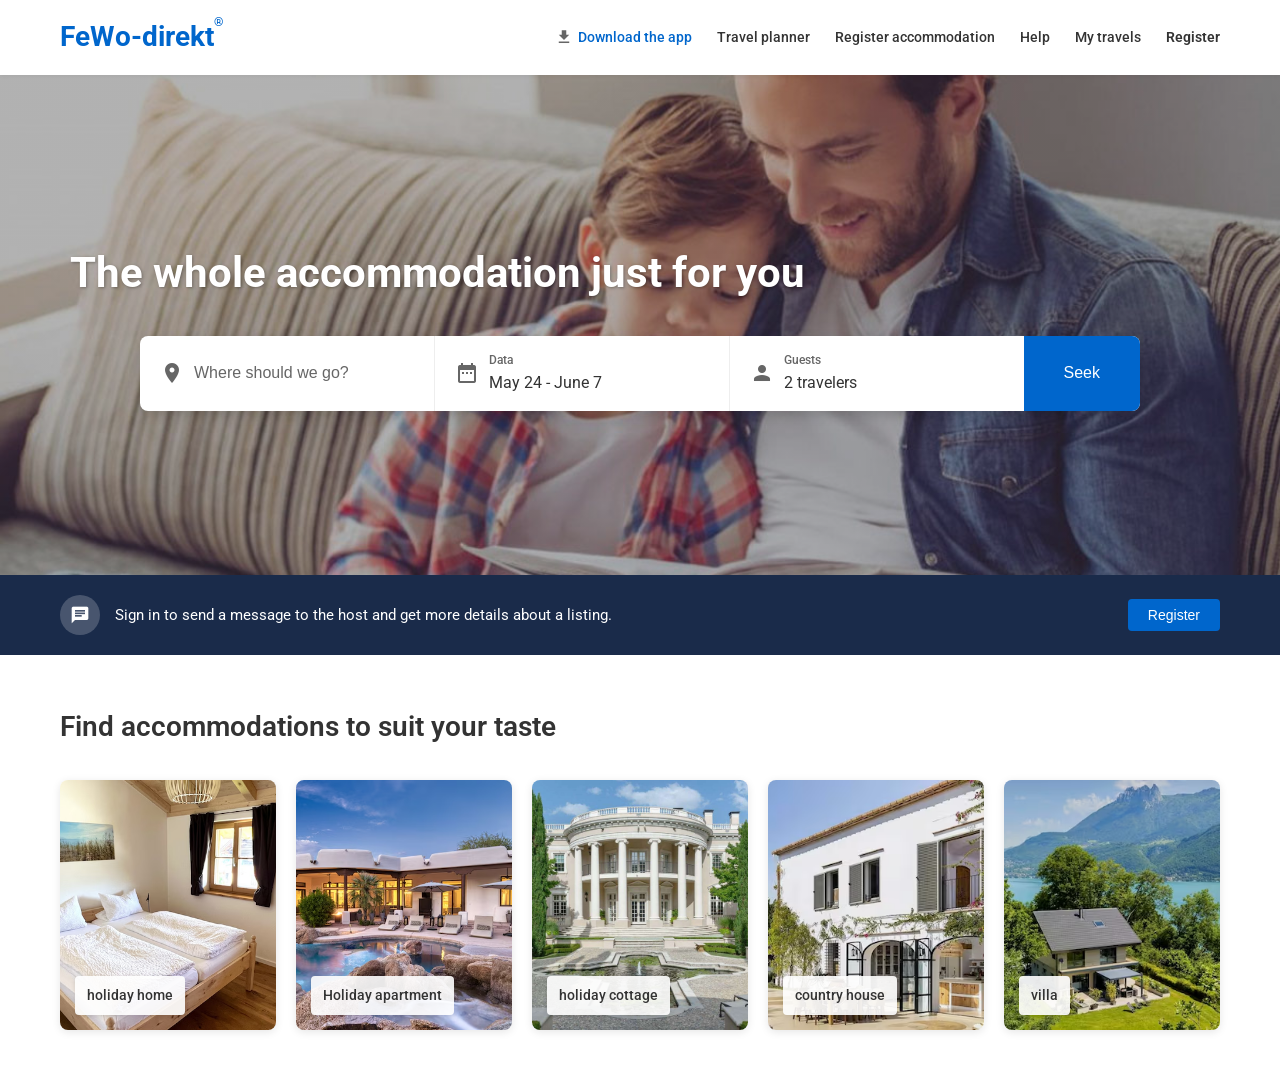
==== index.html @ 4694ab86 "updating" ====
<!DOCTYPE html>
<html lang="en">
<head>
    <meta charset="UTF-8">
    <meta name="viewport" content="width=device-width, initial-scale=1.0">
    <title>FeWo-direkt - Vacation Rentals</title>
    <link rel="stylesheet" href="styles.css">
    <link href="https://fonts.googleapis.com/css2?family=Roboto:wght@300;400;500;700&display=swap" rel="stylesheet">
    <link href="https://fonts.googleapis.com/icon?family=Material+Icons" rel="stylesheet">
</head>

<style>
    * {
    margin: 0;
    padding: 0;
    box-sizing: border-box;
}

body {
    font-family: 'Roboto', Arial, sans-serif;
    color: #333;
    line-height: 1.6;
    background-color: #fff;
}

.container {
    max-width: 1200px;
    margin: 0 auto;
    padding: 0 20px;
}

/* Header Styles */
header {
    background-color: #fff;
    box-shadow: 0 2px 4px rgba(0, 0, 0, 0.05);
    padding: 15px 0;
    position: relative;
    z-index: 100;
}

header .container {
    display: flex;
    justify-content: space-between;
    align-items: center;
}

.logo a {
    color: #0066cc;
    font-size: 28px;
    font-weight: 700;
    text-decoration: none;
}

.logo sup {
    font-size: 12px;
    top: -10px;
    position: relative;
}

nav ul {
    display: flex;
    list-style: none;
    gap: 25px;
}

nav ul li a {
    color: #333;
    text-decoration: none;
    font-size: 14px;
    display: flex;
    align-items: center;
    gap: 5px;
    font-weight: 500;
}

nav ul li a:hover {
    color: #0066cc;
}

nav ul li a .material-icons {
    font-size: 18px;
}

.download-link {
    color: #0066cc;
}

.register-nav {
    font-weight: 600;
}

/* Hero Section */
.hero {
    height: 500px;
    position: relative;
    display: flex;
    align-items: center;
    background: linear-gradient(rgba(0, 0, 0, 0.3), rgba(0, 0, 0, 0.3)), url(./bgImage.jpg);
    background-size: cover;
    background-position: center 30%;
}

.hero-content {
    position: relative;
    z-index: 10;
    width: 100%;
    padding: 0 20px;
}

.hero h1 {
    color: #fff;
    font-size: 42px;
    font-weight: 700;
    margin-bottom: 30px;
    text-shadow: 1px 1px 3px rgba(0, 0, 0, 0.3);
    max-width: 800px;
    margin-left: 50px;
}

/* Search Box */
.search-container {
    max-width: 1000px;
    margin: 0 auto;
}

.search-box {
    display: flex;
    background-color: #fff;
    border-radius: 8px;
    overflow: hidden;
    box-shadow: 0 4px 12px rgba(0, 0, 0, 0.15);
}

.search-input {
    flex: 1;
    padding: 15px 20px;
    display: flex;
    align-items: center;
    gap: 10px;
    border-right: 1px solid #eee;
}

.search-input:last-of-type {
    border-right: none;
}

.search-input input {
    border: none;
    outline: none;
    font-size: 16px;
    width: 100%;
    color: #333;
}

.search-input input::placeholder {
    color: #666;
}

.material-icons {
    color: #666;
    font-size: 24px;
}

.date-info, .guest-info {
    display: flex;
    flex-direction: column;
}

.date-label, .guest-label {
    font-size: 12px;
    color: #666;
    font-weight: 500;
}

.date-value, .guest-value {
    font-size: 16px;
    color: #333;
}

.search-button {
    background-color: #0066cc;
    color: white;
    border: none;
    padding: 0 40px;
    font-size: 16px;
    font-weight: 500;
    cursor: pointer;
    transition: background-color 0.3s;
    border-radius: 0;
}

.search-button:hover {
    background-color: #0055aa;
}

/* Message Bar */
.message-bar {
    background-color: #1a2b4a;
    color: white;
    padding: 20px 0;
}

.message-content {
    display: flex;
    align-items: center;
    gap: 15px;
}

.message-icon-container {
    background-color: rgba(255, 255, 255, 0.2);
    border-radius: 50%;
    width: 40px;
    height: 40px;
    display: flex;
    align-items: center;
    justify-content: center;
}

.message-icon {
    color: white;
    font-size: 20px;
}

.message-content p {
    flex: 1;
    font-size: 15px;
}

.register-button {
    background-color: #0066cc;
    color: white;
    border: none;
    border-radius: 4px;
    padding: 8px 20px;
    font-size: 14px;
    font-weight: 500;
    cursor: pointer;
    transition: background-color 0.3s;
}

.register-button:hover {
    background-color: #0055aa;
}

/* Accommodation Types */
.accommodation-types {
    padding: 50px 0;
}

.accommodation-types h2 {
    font-size: 28px;
    margin-bottom: 30px;
    color: #333;
    font-weight: 600;
}

.accommodation-grid {
    display: grid;
    grid-template-columns: repeat(5, 1fr);
    gap: 20px;
}

.accommodation-card {
    position: relative;
    border-radius: 8px;
    overflow: hidden;
    box-shadow: 0 2px 8px rgba(0, 0, 0, 0.1);
    transition: transform 0.3s, box-shadow 0.3s;
    height: 250px;
    cursor: pointer;
    text-decoration: none;
    display: block;
}

.accommodation-card:hover {
    transform: translateY(-5px);
    box-shadow: 0 5px 15px rgba(0, 0, 0, 0.15);
}

.card-image {
    width: 100%;
    height: 100%;
    background-size: cover;
    background-position: center;
    transition: transform 0.5s;
}

.accommodation-card:hover .card-image {
    transform: scale(1.05);
}

.holiday-home {
    background-image: url(./7c2ffeee.jpg);
}

.holiday-apartment {
    background-image: url(./hetel1.jpg);
}

.holiday-cottage {
    background-image: url(./hotel.jpg);
}

.country-house {
    background-image: url(./ca-hero-dt.jpg);
}

.villa {
    background-image: url(./ukhouse.jpg);
}

.card-label {
    position: absolute;
    bottom: 15px;
    left: 15px;
    background-color: rgba(255, 255, 255, 0.9);
    padding: 8px 12px;
    border-radius: 4px;
    font-size: 14px;
    font-weight: 500;
    color: #333;
    box-shadow: 0 2px 4px rgba(0, 0, 0, 0.1);
    z-index: 2;
}

/* Responsive Design */
@media (max-width: 1024px) {
    .accommodation-grid {
        grid-template-columns: repeat(3, 1fr);
    }
    
    nav ul {
        gap: 15px;
    }
}

@media (max-width: 768px) {
    nav ul {
        gap: 10px;
    }
    
    .hero h1 {
        font-size: 32px;
        margin-left: 20px;
    }
    
    .search-box {
        flex-direction: column;
    }
    
    .search-input {
        border-right: none;
        border-bottom: 1px solid #eee;
    }
    
    .accommodation-grid {
        grid-template-columns: repeat(2, 1fr);
    }
}

@media (max-width: 480px) {
    header .container {
        flex-direction: column;
        gap: 15px;
    }
    
    nav ul {
        flex-wrap: wrap;
        justify-content: center;
    }
    
    .hero h1 {
        font-size: 28px;
        margin-left: 0;
        text-align: center;
    }
    
    .accommodation-grid {
        grid-template-columns: 1fr;
    }
    
    .message-content {
        flex-direction: column;
        text-align: center;
    }
}
</style>
<body>
    <header>
        <div class="container">
            <div class="logo">
                <a href="#">FeWo-direkt<sup>®</sup></a>
            </div>
            <nav>
                <ul>
                    <li><a href="#" class="download-link"><span class="material-icons">file_download</span> Download the app</a></li>
                    <li><a href="#">Travel planner</a></li>
                    <li><a href="#">Register accommodation</a></li>
                    <li><a href="#">Help</a></li>
                    <li><a href="#">My travels</a></li>
                    <li><a href="#" class="register-nav">Register</a></li>
                </ul>
            </nav>
        </div>
    </header>

    <section class="hero">
        <div class="hero-content">
            <h1>The whole accommodation just for you</h1>
            
            <div class="search-container">
                <div class="search-box">
                    <div class="search-input location">
                        <span class="material-icons">place</span>
                        <input type="text" placeholder="Where should we go?">
                    </div>
                    
                    <div class="search-input dates">
                        <span class="material-icons">date_range</span>
                        <div class="date-info">
                            <div class="date-label">Data</div>
                            <div class="date-value">May 24 - June 7</div>
                        </div>
                    </div>
                    
                    <div class="search-input guests">
                        <span class="material-icons">person</span>
                        <div class="guest-info">
                            <div class="guest-label">Guests</div>
                            <div class="guest-value">2 travelers</div>
                        </div>
                    </div>
                    
                    <button class="search-button">Seek</button>
                </div>
            </div>
        </div>
    </section>

    <section class="message-bar">
        <div class="container">
            <div class="message-content">
                <div class="message-icon-container">
                    <span class="material-icons message-icon">chat</span>
                </div>
                <p>Sign in to send a message to the host and get more details about a listing.</p>
                <button class="register-button">Register</button>
            </div>
        </div>
    </section>

    <section class="accommodation-types">
        <div class="container">
            <h2>Find accommodations to suit your taste</h2>
            
            <div class="accommodation-grid">
                <a href="#" class="accommodation-card">
                    <div class="card-image holiday-home"></div>
                    <div class="card-label">holiday home</div>
                </a>
                
                <a href="#" class="accommodation-card">
                    <div class="card-image holiday-apartment"></div>
                    <div class="card-label">Holiday apartment</div>
                </a>
                
                <a href="#" class="accommodation-card">
                    <div class="card-image holiday-cottage"></div>
                    <div class="card-label">holiday cottage</div>
                </a>
                
                <a href="#" class="accommodation-card">
                    <div class="card-image country-house"></div>
                    <div class="card-label">country house</div>
                </a>
                
                <a href="#" class="accommodation-card">
                    <div class="card-image villa"></div>
                    <div class="card-label">villa</div>
                </a>
            </div>
        </div>
    </section>
</body>
</html>
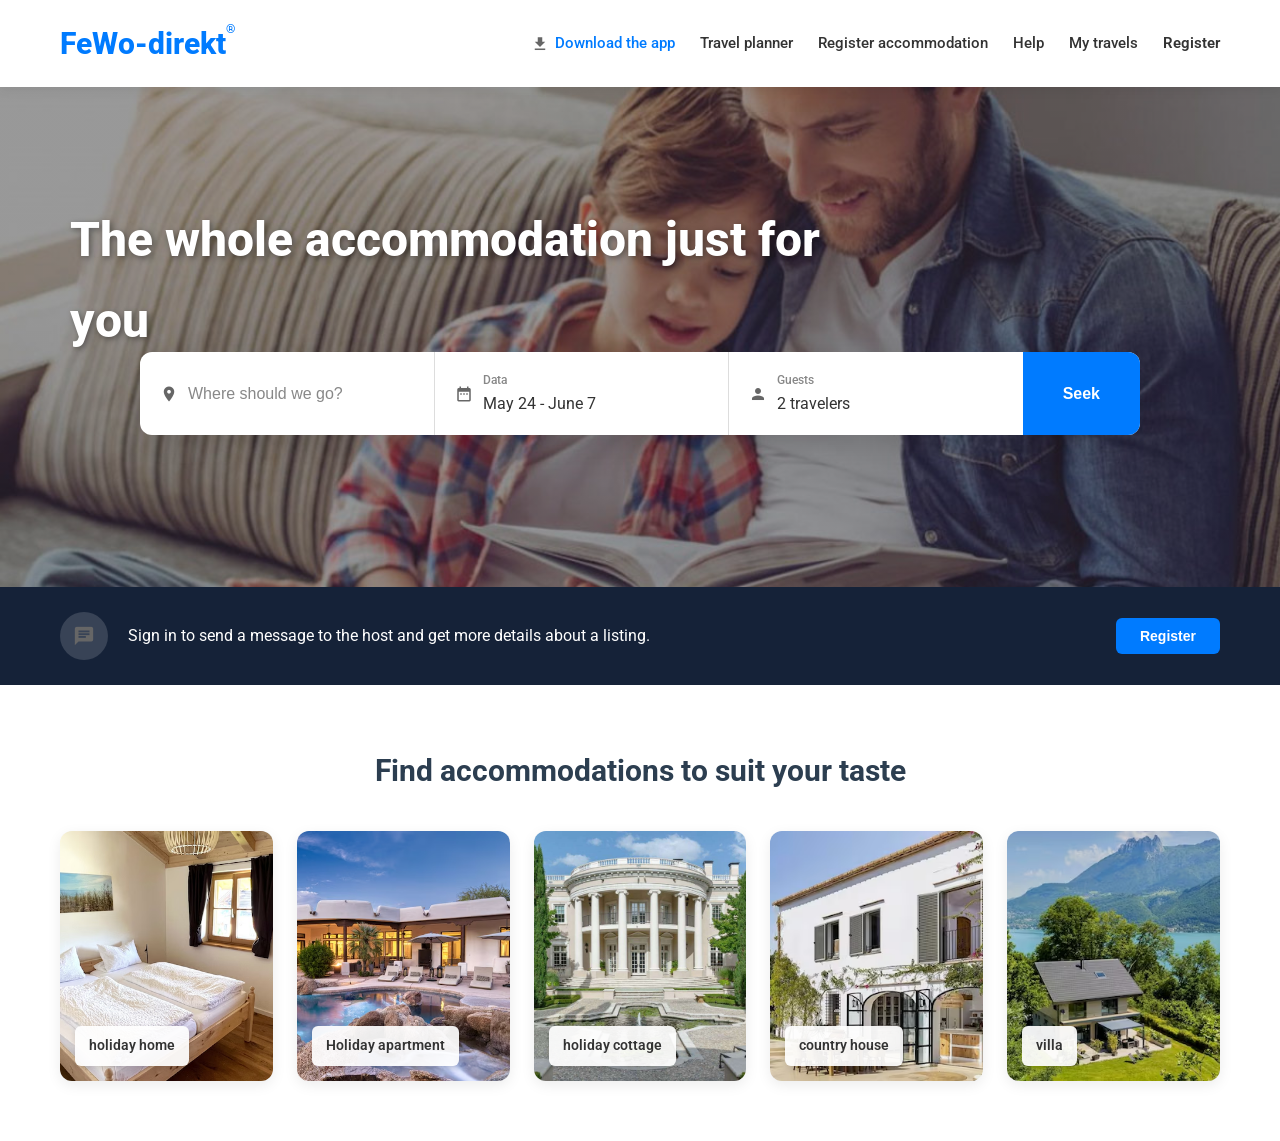
==== commit a3b67d2a: "Update index.html" ====
--- a/index.html
+++ b/index.html
@@ -10,17 +10,18 @@
 </head>
 
 <style>
-    * {
+   * {
     margin: 0;
     padding: 0;
     box-sizing: border-box;
+    scroll-behavior: smooth;
 }
 
 body {
     font-family: 'Roboto', Arial, sans-serif;
-    color: #333;
-    line-height: 1.6;
-    background-color: #fff;
+    color: #2c3e50;
+    line-height: 1.7;
+    background-color: #f8f9fa;
 }
 
 .container {
@@ -31,11 +32,12 @@
 
 /* Header Styles */
 header {
-    background-color: #fff;
-    box-shadow: 0 2px 4px rgba(0, 0, 0, 0.05);
-    padding: 15px 0;
-    position: relative;
-    z-index: 100;
+    background-color: #ffffff;
+    box-shadow: 0 4px 10px rgba(0, 0, 0, 0.06);
+    padding: 18px 0;
+    position: sticky;
+    top: 0;
+    z-index: 1000;
 }
 
 header .container {
@@ -45,10 +47,15 @@
 }
 
 .logo a {
-    color: #0066cc;
-    font-size: 28px;
-    font-weight: 700;
+    color: #007bff;
+    font-size: 30px;
+    font-weight: 800;
     text-decoration: none;
+    transition: color 0.3s;
+}
+
+.logo a:hover {
+    color: #0056b3;
 }
 
 .logo sup {
@@ -66,23 +73,25 @@
 nav ul li a {
     color: #333;
     text-decoration: none;
-    font-size: 14px;
-    display: flex;
-    align-items: center;
-    gap: 5px;
+    font-size: 15px;
     font-weight: 500;
+    display: flex;
+    align-items: center;
+    gap: 6px;
+    transition: color 0.3s;
 }
 
 nav ul li a:hover {
-    color: #0066cc;
-}
-
-nav ul li a .material-icons {
+    color: #007bff;
+}
+
+.material-icons {
     font-size: 18px;
+    color: #666;
 }
 
 .download-link {
-    color: #0066cc;
+    color: #007bff;
 }
 
 .register-nav {
@@ -92,12 +101,13 @@
 /* Hero Section */
 .hero {
     height: 500px;
+    display: flex;
+    align-items: center;
+    justify-content: flex-start;
     position: relative;
-    display: flex;
-    align-items: center;
-    background: linear-gradient(rgba(0, 0, 0, 0.3), rgba(0, 0, 0, 0.3)), url(./bgImage.jpg);
+    background: linear-gradient(to bottom right, rgba(0,0,0,0.4), rgba(0,0,0,0.4)), url(./bgImage.jpg);
     background-size: cover;
-    background-position: center 30%;
+    background-position: center;
 }
 
 .hero-content {
@@ -109,35 +119,35 @@
 
 .hero h1 {
     color: #fff;
-    font-size: 42px;
-    font-weight: 700;
+    font-size: 48px;
+    font-weight: 800;
     margin-bottom: 30px;
-    text-shadow: 1px 1px 3px rgba(0, 0, 0, 0.3);
     max-width: 800px;
     margin-left: 50px;
+    text-shadow: 2px 2px 6px rgba(0, 0, 0, 0.4);
 }
 
 /* Search Box */
 .search-container {
     max-width: 1000px;
-    margin: 0 auto;
+    margin: -40px auto 40px;
 }
 
 .search-box {
     display: flex;
     background-color: #fff;
-    border-radius: 8px;
+    border-radius: 12px;
     overflow: hidden;
-    box-shadow: 0 4px 12px rgba(0, 0, 0, 0.15);
+    box-shadow: 0 8px 24px rgba(0, 0, 0, 0.12);
 }
 
 .search-input {
     flex: 1;
-    padding: 15px 20px;
+    padding: 18px 20px;
     display: flex;
     align-items: center;
     gap: 10px;
-    border-right: 1px solid #eee;
+    border-right: 1px solid #ddd;
 }
 
 .search-input:last-of-type {
@@ -150,15 +160,11 @@
     font-size: 16px;
     width: 100%;
     color: #333;
+    background: transparent;
 }
 
 .search-input input::placeholder {
-    color: #666;
-}
-
-.material-icons {
-    color: #666;
-    font-size: 24px;
+    color: #888;
 }
 
 .date-info, .guest-info {
@@ -168,7 +174,7 @@
 
 .date-label, .guest-label {
     font-size: 12px;
-    color: #666;
+    color: #888;
     font-weight: 500;
 }
 
@@ -178,103 +184,106 @@
 }
 
 .search-button {
-    background-color: #0066cc;
+    background-color: #007bff;
     color: white;
     border: none;
     padding: 0 40px;
     font-size: 16px;
-    font-weight: 500;
+    font-weight: 600;
     cursor: pointer;
-    transition: background-color 0.3s;
-    border-radius: 0;
+    transition: background-color 0.3s, transform 0.2s;
 }
 
 .search-button:hover {
-    background-color: #0055aa;
+    background-color: #0056b3;
+    transform: scale(1.03);
 }
 
 /* Message Bar */
 .message-bar {
-    background-color: #1a2b4a;
+    background-color: #152238;
     color: white;
-    padding: 20px 0;
+    padding: 25px 0;
 }
 
 .message-content {
     display: flex;
     align-items: center;
-    gap: 15px;
+    gap: 20px;
 }
 
 .message-icon-container {
-    background-color: rgba(255, 255, 255, 0.2);
+    background-color: rgba(255, 255, 255, 0.15);
     border-radius: 50%;
-    width: 40px;
-    height: 40px;
+    width: 48px;
+    height: 48px;
     display: flex;
     align-items: center;
     justify-content: center;
 }
 
 .message-icon {
-    color: white;
-    font-size: 20px;
+    font-size: 22px;
 }
 
 .message-content p {
     flex: 1;
-    font-size: 15px;
+    font-size: 16px;
 }
 
 .register-button {
-    background-color: #0066cc;
+    background-color: #007bff;
     color: white;
     border: none;
-    border-radius: 4px;
-    padding: 8px 20px;
+    border-radius: 6px;
+    padding: 10px 24px;
     font-size: 14px;
-    font-weight: 500;
+    font-weight: 600;
     cursor: pointer;
-    transition: background-color 0.3s;
+    transition: background-color 0.3s, transform 0.2s;
 }
 
 .register-button:hover {
-    background-color: #0055aa;
+    background-color: #0056b3;
+    transform: scale(1.05);
 }
 
 /* Accommodation Types */
 .accommodation-types {
-    padding: 50px 0;
+    padding: 60px 0;
+    background-color: #fff;
 }
 
 .accommodation-types h2 {
-    font-size: 28px;
-    margin-bottom: 30px;
-    color: #333;
-    font-weight: 600;
+    font-size: 30px;
+    margin-bottom: 35px;
+    color: #2c3e50;
+    font-weight: 700;
+    text-align: center;
 }
 
 .accommodation-grid {
     display: grid;
     grid-template-columns: repeat(5, 1fr);
-    gap: 20px;
+    gap: 24px;
 }
 
 .accommodation-card {
     position: relative;
-    border-radius: 8px;
+    border-radius: 12px;
     overflow: hidden;
-    box-shadow: 0 2px 8px rgba(0, 0, 0, 0.1);
-    transition: transform 0.3s, box-shadow 0.3s;
+    box-shadow: 0 4px 14px rgba(0, 0, 0, 0.08);
+    transition: transform 0.3s ease, box-shadow 0.3s ease;
     height: 250px;
     cursor: pointer;
     text-decoration: none;
     display: block;
+    background-color: #fafafa;
 }
 
 .accommodation-card:hover {
-    transform: translateY(-5px);
-    box-shadow: 0 5px 15px rgba(0, 0, 0, 0.15);
+    transform: translateY(-6px);
+    box-shadow: 0 8px 20px rgba(0, 0, 0, 0.15);
 }
 
 .card-image {
@@ -282,29 +291,26 @@
     height: 100%;
     background-size: cover;
     background-position: center;
-    transition: transform 0.5s;
+    transition: transform 0.5s ease;
 }
 
 .accommodation-card:hover .card-image {
-    transform: scale(1.05);
-}
-
+    transform: scale(1.08);
+}
+
+/* Background images — unchanged */
 .holiday-home {
     background-image: url(./7c2ffeee.jpg);
 }
-
 .holiday-apartment {
     background-image: url(./hetel1.jpg);
 }
-
 .holiday-cottage {
     background-image: url(./hotel.jpg);
 }
-
 .country-house {
     background-image: url(./ca-hero-dt.jpg);
 }
-
 .villa {
     background-image: url(./ukhouse.jpg);
 }
@@ -313,13 +319,13 @@
     position: absolute;
     bottom: 15px;
     left: 15px;
-    background-color: rgba(255, 255, 255, 0.9);
-    padding: 8px 12px;
-    border-radius: 4px;
+    background-color: rgba(255, 255, 255, 0.92);
+    padding: 8px 14px;
+    border-radius: 6px;
     font-size: 14px;
-    font-weight: 500;
+    font-weight: 600;
     color: #333;
-    box-shadow: 0 2px 4px rgba(0, 0, 0, 0.1);
+    box-shadow: 0 3px 6px rgba(0, 0, 0, 0.12);
     z-index: 2;
 }
 
@@ -328,7 +334,7 @@
     .accommodation-grid {
         grid-template-columns: repeat(3, 1fr);
     }
-    
+
     nav ul {
         gap: 15px;
     }
@@ -338,21 +344,21 @@
     nav ul {
         gap: 10px;
     }
-    
+
     .hero h1 {
-        font-size: 32px;
+        font-size: 36px;
         margin-left: 20px;
     }
-    
+
     .search-box {
         flex-direction: column;
     }
-    
+
     .search-input {
         border-right: none;
         border-bottom: 1px solid #eee;
     }
-    
+
     .accommodation-grid {
         grid-template-columns: repeat(2, 1fr);
     }
@@ -363,27 +369,28 @@
         flex-direction: column;
         gap: 15px;
     }
-    
+
     nav ul {
         flex-wrap: wrap;
         justify-content: center;
     }
-    
+
     .hero h1 {
         font-size: 28px;
         margin-left: 0;
         text-align: center;
     }
-    
+
     .accommodation-grid {
         grid-template-columns: 1fr;
     }
-    
+
     .message-content {
         flex-direction: column;
         text-align: center;
     }
 }
+
 </style>
 <body>
     <header>
@@ -482,4 +489,4 @@
         </div>
     </section>
 </body>
-</html>+</html>
